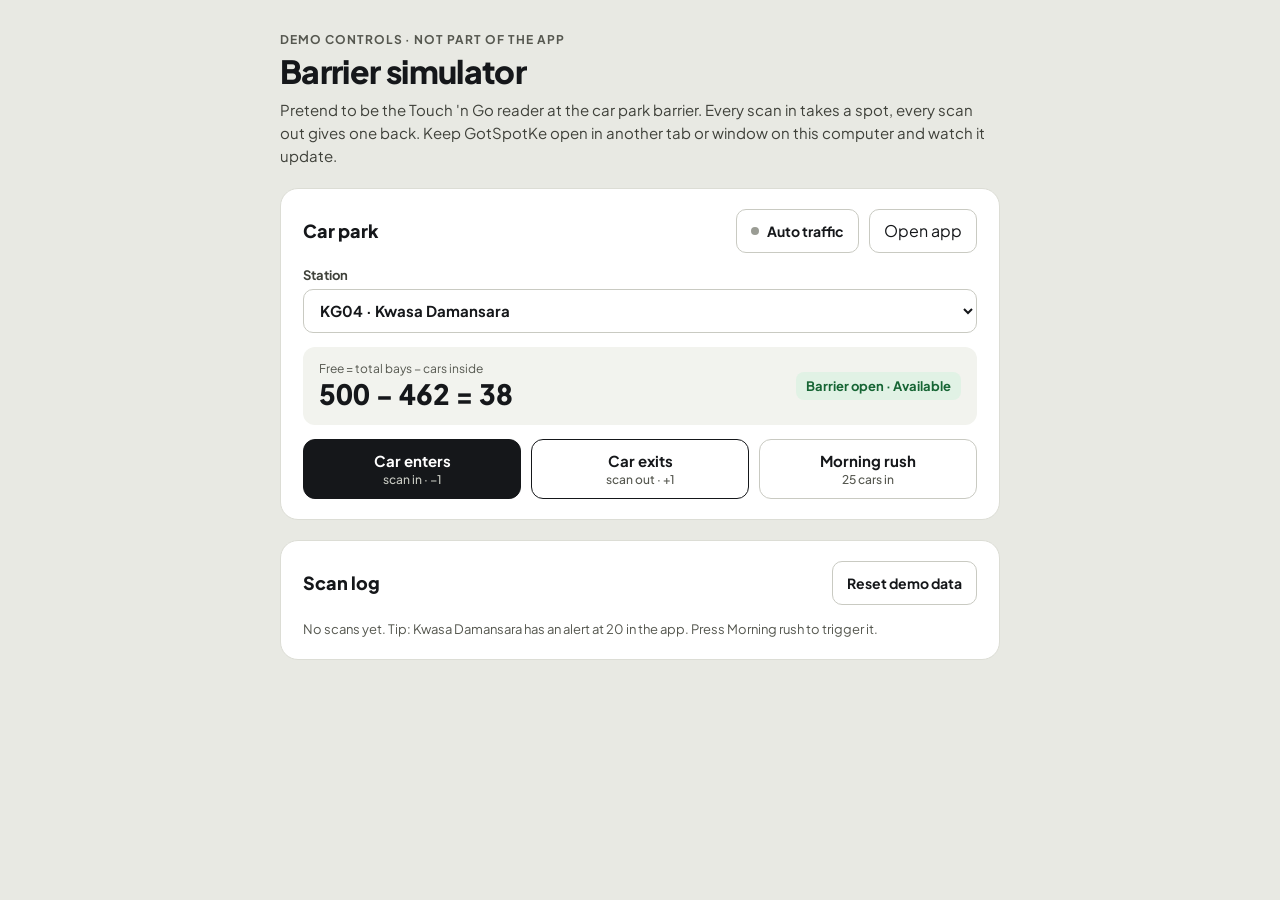
==== simulator.html @ 53a84baa "Initial project version" ====
<!doctype html>
<html lang="en">
<head>
  <meta charset="utf-8">
  <meta name="viewport" content="width=device-width, initial-scale=1">
  <title>GotSpotKe · Barrier simulator (demo)</title>
  <link rel="icon" href="icons/icon.svg" type="image/svg+xml">
  <link href="https://fonts.googleapis.com/css2?family=Plus+Jakarta+Sans:wght@400;500;600;700;800&amp;display=swap" rel="stylesheet">
  <style>
    * { box-sizing: border-box; }
    body { margin: 0; font-family: 'Plus Jakarta Sans', system-ui, sans-serif; background: #E8E9E3; color: #15171A; }
    .wrap { max-width: 760px; margin: 0 auto; padding: 32px 20px 48px; display: flex; flex-direction: column; gap: 20px; }
    .eyebrow { font-size: 12px; font-weight: 700; letter-spacing: 0.08em; color: #55574F; }
    h1 { margin: 6px 0 8px; font-size: 32px; font-weight: 800; letter-spacing: -0.02em; line-height: 1.15; }
    p { margin: 0; font-size: 15px; line-height: 1.55; color: #3F413A; }
    .card { background: #FFFFFF; border: 1px solid #DCDDD5; border-radius: 18px; padding: 20px 22px; display: flex; flex-direction: column; gap: 14px; }
    .head { display: flex; align-items: center; justify-content: space-between; gap: 12px; flex-wrap: wrap; }
    .title { font-size: 18px; font-weight: 800; }
    button, select, a.btn { font: inherit; }
    .btn { height: 44px; padding: 0 14px; border-radius: 10px; border: 1px solid #C9CAC2; background: #FFFFFF; color: #15171A; font-size: 14px; font-weight: 700; cursor: pointer; text-decoration: none; display: inline-flex; align-items: center; gap: 8px; }
    .btn.on { background: #E1F2E5; border-color: #A7D7B3; color: #166534; }
    .btn .d { width: 8px; height: 8px; border-radius: 99px; background: #9A9C94; }
    .btn.on .d { background: #15803D; }
    label { display: flex; flex-direction: column; gap: 6px; font-size: 13px; font-weight: 700; color: #3F413A; flex: 1; min-width: 220px; }
    select { height: 44px; border-radius: 10px; border: 1px solid #C9CAC2; padding: 0 12px; background: #FFFFFF; font-size: 15px; color: #15171A; }
    .row { display: flex; gap: 10px; align-items: flex-end; flex-wrap: wrap; }
    .formula { display: flex; align-items: center; justify-content: space-between; gap: 16px; background: #F2F3EE; border-radius: 12px; padding: 14px 16px; flex-wrap: wrap; }
    .formula small { display: block; font-size: 12px; color: #55574F; }
    .formula b { font-size: 28px; font-weight: 800; font-variant-numeric: tabular-nums; }
    .badge { font-size: 13px; font-weight: 700; padding: 6px 10px; border-radius: 8px; }
    .available { background: #E1F2E5; color: #166534; }
    .few { background: #FCEADD; color: #9A3412; }
    .full { background: #FBE4E2; color: #991B1B; }
    .actions { display: grid; grid-template-columns: repeat(3, minmax(0, 1fr)); gap: 10px; }
    .act { height: 60px; border-radius: 12px; border: 1px solid #C9CAC2; background: #FFFFFF; color: #15171A; font-size: 15px; font-weight: 700; cursor: pointer; display: flex; flex-direction: column; align-items: center; justify-content: center; gap: 2px; }
    .act small { font-size: 12px; font-weight: 500; color: #55574F; }
    .act.primary { background: #15171A; border-color: #15171A; color: #FFFFFF; }
    .act.primary small { color: #C8CAC2; }
    .act.dark { border-color: #15171A; }
    .log { display: flex; flex-direction: column; }
    .entry { display: grid; grid-template-columns: 12px 72px 1fr auto auto; align-items: center; gap: 12px; font-size: 13px; padding: 7px 0; border-top: 1px solid #EEEFE9; }
    .entry i { width: 8px; height: 8px; border-radius: 99px; }
    .entry span:nth-child(2) { color: #55574F; font-variant-numeric: tabular-nums; }
    .entry b { font-weight: 700; }
    .entry em { font-style: normal; font-weight: 700; font-variant-numeric: tabular-nums; }
    .muted { font-size: 13px; color: #55574F; }
    @media (max-width: 560px) {
      .actions { grid-template-columns: 1fr; }
      .entry { grid-template-columns: 12px 64px 1fr; }
      .entry .lbl, .entry em { grid-column: 3; }
    }
  </style>
</head>
<body>
  <div class="wrap">
    <div>
      <div class="eyebrow">DEMO CONTROLS · NOT PART OF THE APP</div>
      <h1>Barrier simulator</h1>
      <p>Pretend to be the Touch 'n Go reader at the car park barrier. Every scan in takes a spot, every scan out gives one back. Keep GotSpotKe open in another tab or window on this computer and watch it update.</p>
    </div>

    <div class="card">
      <div class="head">
        <span class="title">Car park</span>
        <div class="row">
          <button class="btn" id="auto" type="button" aria-pressed="false"><span class="d"></span><span id="autoLabel">Auto traffic</span></button>
          <a class="btn" href="index.html" target="_blank" rel="noopener">Open app</a>
        </div>
      </div>
      <div class="row">
        <label>Station<select id="station"></select></label>
      </div>
      <div class="formula">
        <div><small>Free = total bays − cars inside</small><b id="formula">–</b></div>
        <span class="badge" id="barrier">–</span>
      </div>
      <div class="actions">
        <button class="act primary" type="button" data-kind="in" data-n="1">Car enters<small>scan in · −1</small></button>
        <button class="act dark" type="button" data-kind="out" data-n="1">Car exits<small>scan out · +1</small></button>
        <button class="act" type="button" data-kind="in" data-n="25">Morning rush<small>25 cars in</small></button>
      </div>
    </div>

    <div class="card">
      <div class="head">
        <span class="title">Scan log</span>
        <button class="btn" id="reset" type="button">Reset demo data</button>
      </div>
      <div class="log" id="log"></div>
    </div>
  </div>

  <script src="js/data.js"></script>
  <script src="js/engine.js"></script>
  <script src="js/simulator.js"></script>
</body>
</html>
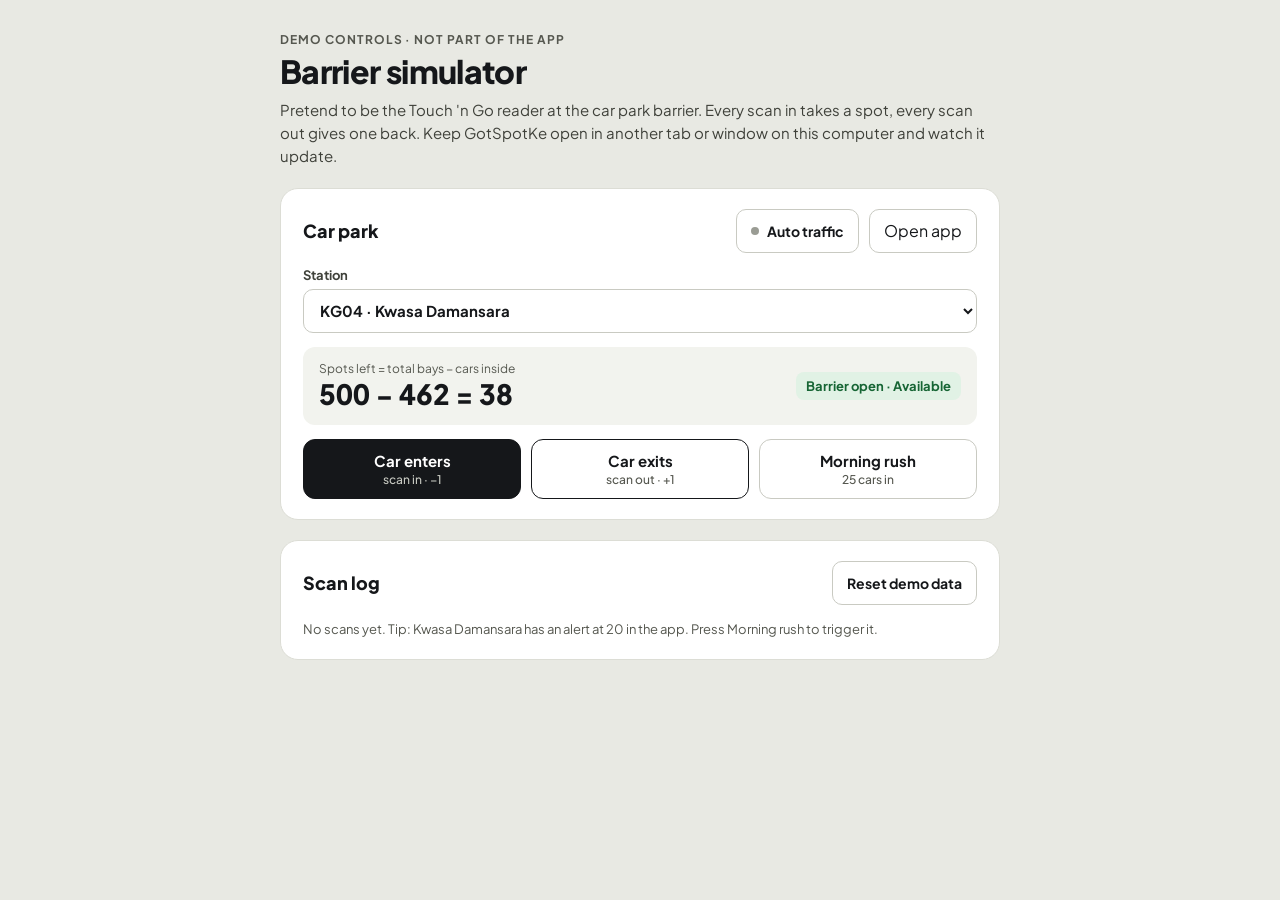
==== commit ba5d1940: "Update terminology for clarity and consistency across the application" ====
--- a/simulator.html
+++ b/simulator.html
@@ -71,7 +71,7 @@
         <label>Station<select id="station"></select></label>
       </div>
       <div class="formula">
-        <div><small>Free = total bays − cars inside</small><b id="formula">–</b></div>
+        <div><small>Spots left = total bays − cars inside</small><b id="formula">–</b></div>
         <span class="badge" id="barrier">–</span>
       </div>
       <div class="actions">
